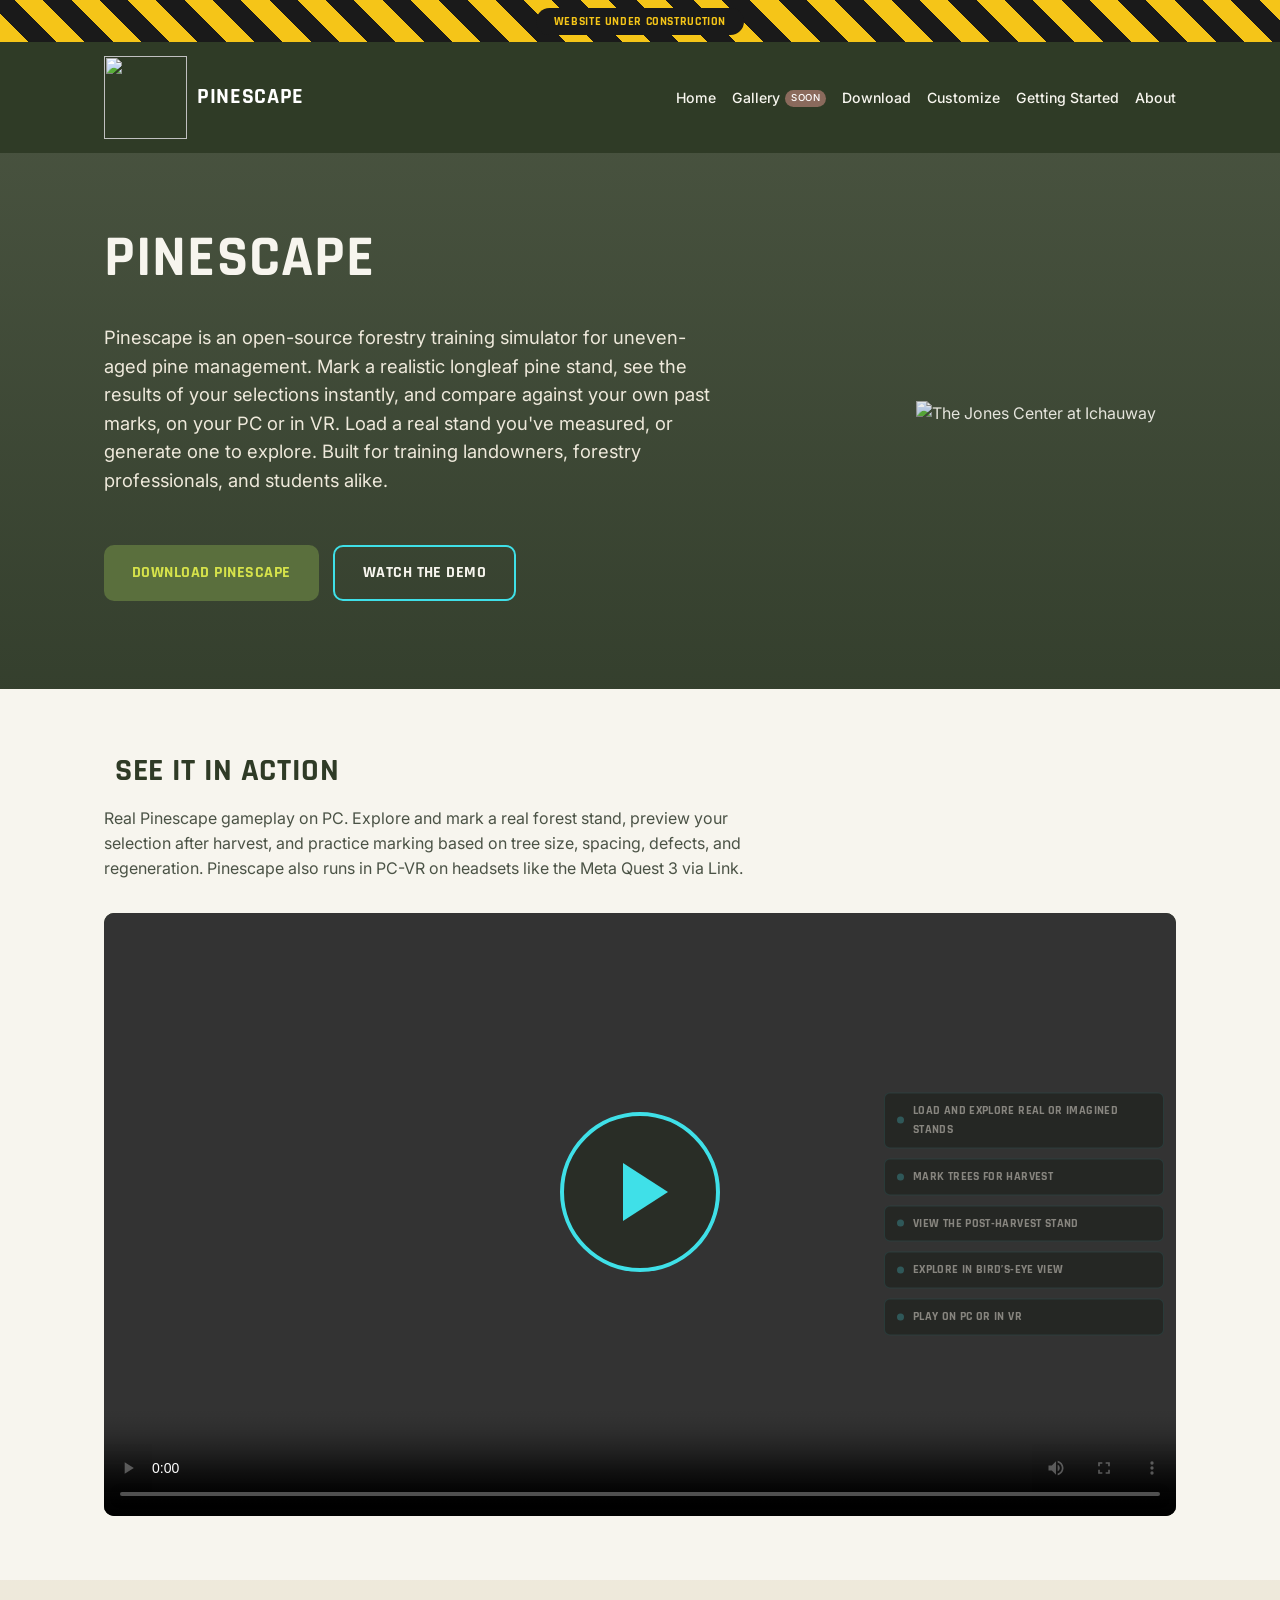
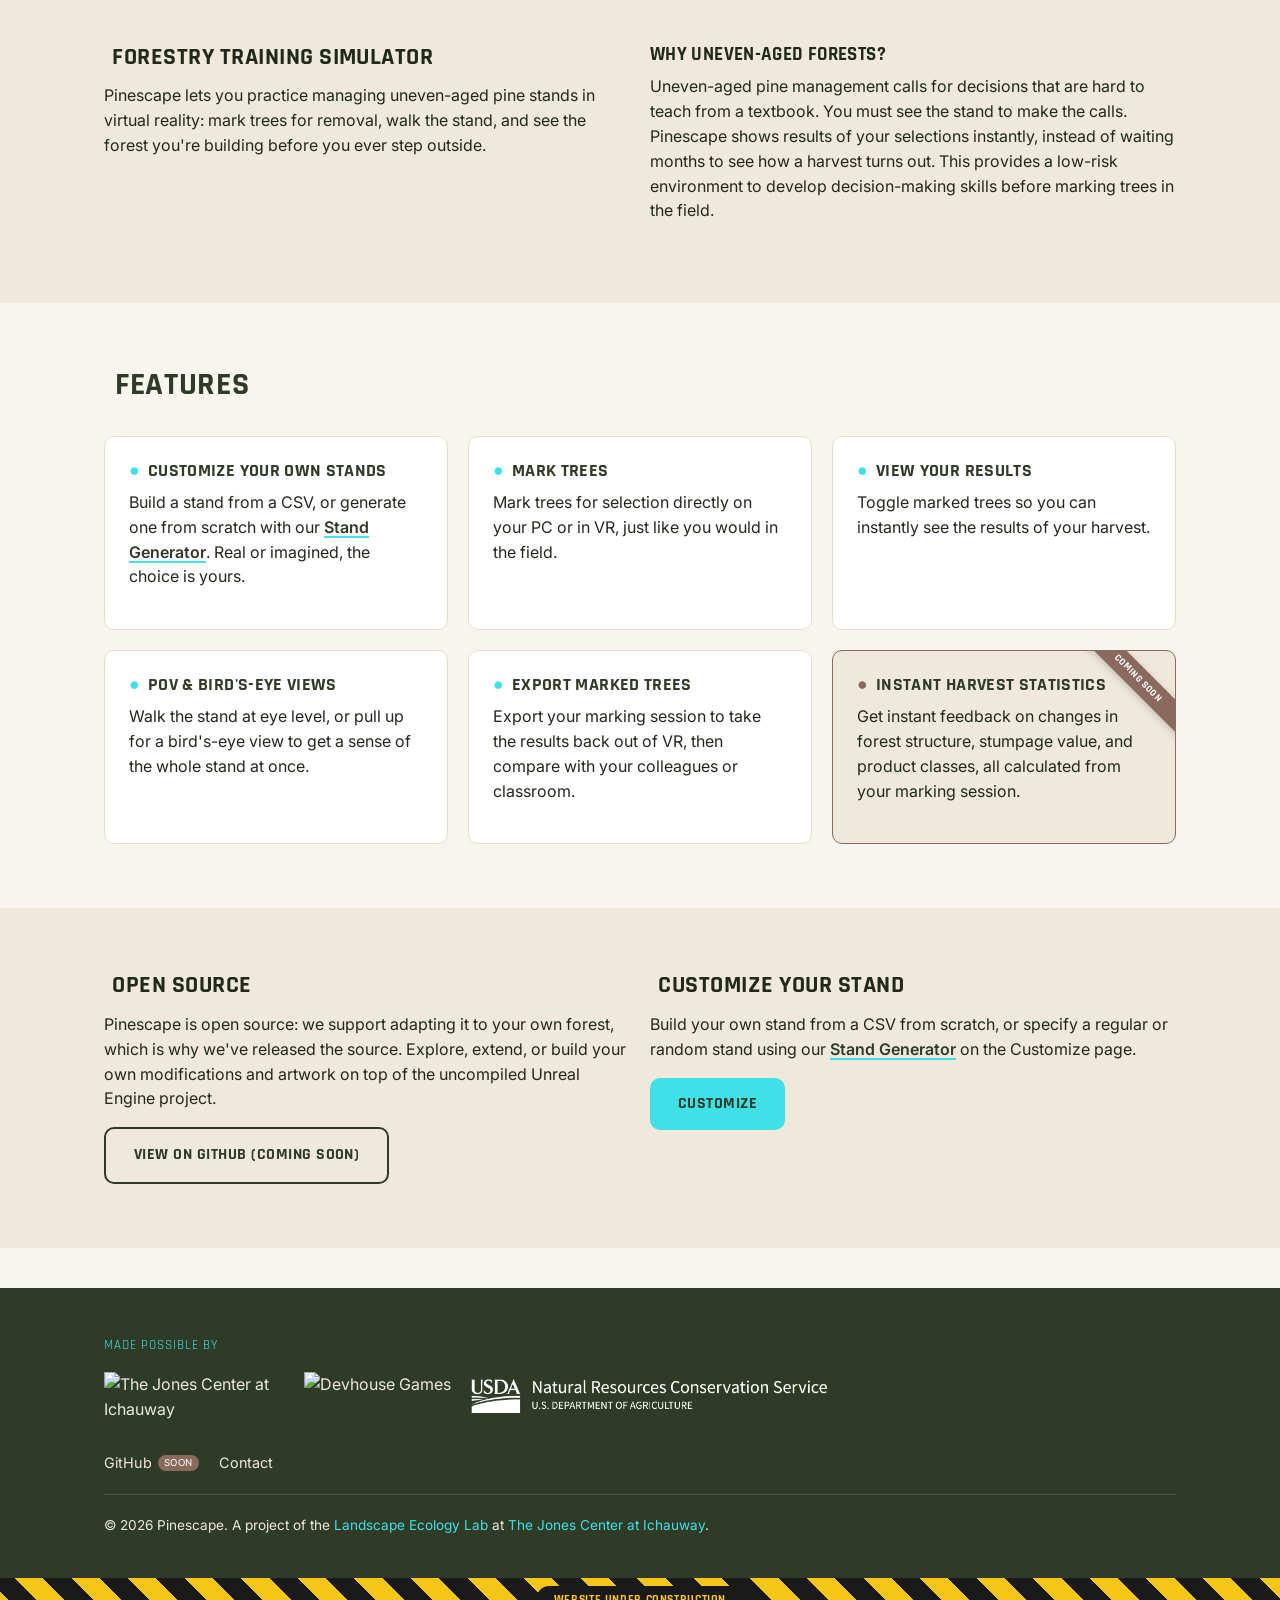
==== index.html @ 786f63fb "Update repo references for GitHub rename to jbcannon/pinescape.org Points the download button, demo " ====
<!DOCTYPE html>
<html lang="en">
<head>
<!-- Google tag (gtag.js) -->
<script async src="https://www.googletagmanager.com/gtag/js?id=G-YC16CTT1N0"></script>
<script>
  window.dataLayer = window.dataLayer || [];
  function gtag(){dataLayer.push(arguments);}
  gtag('js', new Date());

  gtag('config', 'G-YC16CTT1N0');
</script>
<meta charset="utf-8">
<meta name="viewport" content="width=device-width, initial-scale=1">
<title>Pinescape</title>
<meta name="description" content="Pinescape is an open source virtual reality training simulator for pine stand marking, inventory, and mixed-age forestry.">
<meta name="robots" content="noindex, nofollow">
<link rel="icon" href="assets/img/favicon.png">
<link rel="preconnect" href="https://fonts.googleapis.com">
<link rel="preconnect" href="https://fonts.gstatic.com" crossorigin>
<link href="https://fonts.googleapis.com/css2?family=Rajdhani:wght@600;700&family=Inter:wght@400;500;600&display=swap" rel="stylesheet">
<link rel="stylesheet" href="assets/css/main.css">
</head>
<body>

<div data-include="partials/header.html"></div>

<main>

<section class="hero">
  <!-- TODO: background loop video. No file yet, so this falls back to the
       plain gradient (via .hero__overlay) until one's added. When ready:
       export a short (5-15s), SILENT, lightweight (a few MB) clip, trimmed
       from the demo footage or fresh capture, and drop it at
       assets/video/hero-loop.mp4. Hidden on mobile (see main.css) to
       save data. -->
  <video class="hero__bg-video" autoplay muted loop playsinline>
    <source src="assets/video/hero-loop.mp4" type="video/mp4">
  </video>
  <div class="hero__overlay"></div>

  <div class="wrap hero__grid">
    <div class="hero__inner">
      <h1>Pinescape</h1>
      <p class="lede">
        Pinescape is an open-source forestry training simulator for uneven-aged pine management. Mark
        a realistic longleaf pine stand, see the results of your selections
        instantly, and compare against your own past marks, on your PC or
        in VR. Load a real stand you've measured, or generate one to
        explore. Built for training landowners, forestry professionals, and students alike.
      </p>
      <div class="hero__actions">
        <a class="btn btn--primary" href="download.html">Download Pinescape</a>
        <a class="btn btn--ghost-inverse" href="#video">Watch the Demo</a>
      </div>
    </div>
    <img class="hero__logo" src="assets/img/logos/jones-center-vertical.png" alt="The Jones Center at Ichauway">
  </div>
</section>

<!-- ==========================================================================
     Video demo
     ========================================================================== -->
<section id="video" class="section">
  <div class="wrap">
    <div class="section__heading">
      <h2><img class="heading-icon" src="assets/img/logos/pine-mark.png" alt="">See It In Action</h2>
      <p>
        Real Pinescape gameplay on PC. Explore and mark a real forest
        stand, preview your selection after harvest, and practice marking
        based on tree size, spacing, defects, and regeneration. Pinescape
        also runs in PC-VR on headsets like the Meta Quest 3 via Link.
      </p>
    </div>

    <div class="video-frame" data-captions='[
      {"start":0,"end":7,"text":"Load and explore real or imagined stands"},
      {"start":7,"end":17,"text":"Mark trees for harvest"},
      {"start":17,"end":22,"text":"View the post-harvest stand"},
      {"start":22,"end":26,"text":"Explore in bird&#8217;s-eye view"},
      {"start":26,"end":34,"text":"Play on PC or in VR"}
    ]'>
      <div class="video-frame__media">
        <video controls controlsList="nodownload" playsinline preload="metadata">
          <source src="https://github.com/jbcannon/pinescape.org/releases/download/media.01/pinecraftvr-demo_compressed.mp4" type="video/mp4">
        </video>
        <div class="video-click-overlay">
          <span class="video-play-icon" aria-hidden="true"></span>
        </div>
      </div>
      <div class="video-caption-list"></div>
    </div>
  </div>
</section>

<!-- ==========================================================================
     Description / why mixed-age forestry
     ========================================================================== -->
<section class="section section--alt section--photo-bg">
  <div class="wrap">
    <div class="grid grid--2">
      <div>
        <h2><img class="heading-icon" src="assets/img/logos/pine-mark.png" alt="">Forestry Training Simulator</h2>
        <p>
          Pinescape lets you practice managing uneven-aged pine stands in
          virtual reality: mark trees for removal, walk the stand, and see the forest
          you're building before you ever step outside.
        </p>
      </div>
      <div>
        <!-- TODO: keep this brief (2-3 sentences) unless you decide the
             audience needs more background on mixed-age forestry itself. -->
        <h3>Why Uneven-Aged Forests?</h3>
        <p>
          Uneven-aged pine management calls for decisions that are hard to teach
          from a textbook. You must see the stand to make the calls.
          Pinescape shows results of your selections instantly,
          instead of waiting months to see how a harvest turns
          out. This provides a low-risk environment to develop decision-making skills before
          marking trees in the field.
        </p>
      </div>
    </div>
  </div>
</section>

<!-- ==========================================================================
     Features
     ========================================================================== -->
<section class="section">
  <div class="wrap">
    <div class="section__heading">
      <h2><img class="heading-icon" src="assets/img/logos/pine-mark.png" alt="">Features</h2>
    </div>

    <div class="grid grid--3">
      <div class="card">
        <h3><span class="tag-mark">●</span> Customize Your Own Stands</h3>
        <p>Build a stand from a CSV, or generate one from scratch with our <a class="text-link" href="customize.html#stand-generator">Stand Generator</a>. Real or imagined, the choice is yours.</p>
      </div>
      <div class="card">
        <h3><span class="tag-mark">●</span> Mark Trees</h3>
        <p>Mark trees for selection directly on your PC or in VR, just like you would in the field.</p>
      </div>
      <div class="card">
        <h3><span class="tag-mark">●</span> View Your Results</h3>
        <p>Toggle marked trees so you can instantly see the results of your harvest.</p>
      </div>
      <div class="card">
        <h3><span class="tag-mark">●</span> POV & Bird's-Eye Views</h3>
        <p>Walk the stand at eye level, or pull up for a bird's-eye view to get a sense of the whole stand at once.</p>
      </div>
      <div class="card">
        <h3><span class="tag-mark">●</span> Export Marked Trees</h3>
        <p>Export your marking session to take the results back out of VR, then compare with your colleagues or classroom.</p>
      </div>
      <div class="card card--soon">
        <h3><span class="tag-mark">●</span> Instant Harvest Statistics</h3>
        <p>Get instant feedback on changes in forest structure, stumpage value, and product classes, all calculated from your marking session.</p>
      </div>
    </div>
  </div>
</section>

<!-- ==========================================================================
     Open source Unreal project + Customize
     ========================================================================== -->
<section class="section section--alt">
  <div class="wrap grid grid--2">
    <div>
      <h2><img class="heading-icon" src="assets/img/logos/pine-mark.png" alt="">Open Source</h2>
      <p>
        Pinescape is open source: we support adapting it to your own
        forest, which is why we've released the source. Explore, extend,
        or build your own modifications and artwork on top of the
        uncompiled Unreal Engine project.
      </p>
      <!-- TODO: link straight to the Unreal project's GitHub repo once it's
           pushed. No local page for this; the repo's README is the docs. -->
      <a class="btn btn--ghost" href="#" target="_blank" rel="noopener">View on GitHub (Coming Soon)</a>
    </div>
    <div>
      <h2><img class="heading-icon" src="assets/img/logos/pine-mark.png" alt="">Customize Your Stand</h2>
      <p>
        Build your own stand from a CSV from scratch, or specify a regular
        or random stand using our <a class="text-link" href="customize.html#stand-generator">Stand Generator</a>
        on the Customize page.
      </p>
      <a class="btn btn--cyan" href="customize.html">Customize</a>
    </div>
  </div>
</section>

</main>

<div data-include="partials/footer.html"></div>

<script src="assets/js/main.js"></script>
</body>
</html>
---- assets/css/main.css ----
/* ==========================================================================
   Pinescape: theme variables
   Pulled from the in-game pause menu (panel/button/header greens + mauve)
   and the tree-selection cyan seen in gameplay, centralized here so a hex
   change updates the whole site.
   ========================================================================== */
:root {
  /* Core game palette */
  --forest-dark:   #2f3b26; /* pause-menu panel background */
  --forest-mid:    #5a6f3d; /* pause-menu button rows */
  --forest-mauve:  #8a6a5c; /* pause-menu header bar */
  --accent-cyan:   #3fe0e8; /* tree-selection highlight, the one "special" color */
  --accent-lime:   #d6e24b; /* pause-menu button text */

  /* Supporting neutrals, pulled from the gameplay shot */
  --bark:          #5b4a3d;
  --sand:          #b99b5c;
  --sky:           #aebfc9;

  /* Content surface colors: dark chrome, light reading surface */
  --cream:         #f7f5ee;
  --cream-dim:     #eee9db;
  --ink:           #22281c;
  --ink-soft:      #4b5346;
  --white:         #ffffff;

  --font-display: "Rajdhani", "Segoe UI", sans-serif;
  --font-body: "Inter", "Segoe UI", sans-serif;

  --radius: 10px;
  --wrap-width: 1120px;
}

/* ==========================================================================
   Reset / base
   ========================================================================== */
* { box-sizing: border-box; }
html { scroll-behavior: smooth; }
body {
  margin: 0;
  font-family: var(--font-body);
  color: var(--ink);
  background: var(--cream);
  line-height: 1.55;
}
img { max-width: 100%; display: block; }
a { color: inherit; }
h1, h2, h3, h4 {
  font-family: var(--font-display);
  font-weight: 700;
  text-transform: uppercase;
  letter-spacing: 0.02em;
  line-height: 1.15;
  margin: 0 0 0.5em;
}
p { margin: 0 0 1em; }
.wrap {
  max-width: var(--wrap-width);
  margin: 0 auto;
  padding: 0 24px;
}
.sr-only {
  position: absolute;
  width: 1px; height: 1px;
  overflow: hidden;
  clip: rect(0 0 0 0);
  white-space: nowrap;
}
a:focus-visible, button:focus-visible, input:focus-visible, select:focus-visible, textarea:focus-visible {
  outline: 3px solid var(--accent-cyan);
  outline-offset: 2px;
}

/* ==========================================================================
   Buttons: styled after the pause-menu rows (moss green + lime text)
   ========================================================================== */
.btn {
  display: inline-flex;
  align-items: center;
  gap: 0.5em;
  font-family: var(--font-display);
  font-weight: 700;
  text-transform: uppercase;
  letter-spacing: 0.03em;
  text-decoration: none;
  border: none;
  border-radius: var(--radius);
  padding: 14px 28px;
  cursor: pointer;
  transition: transform 0.12s ease, background 0.12s ease;
}
.btn:disabled {
  opacity: 0.45;
  cursor: not-allowed;
  pointer-events: none;
}
.btn:hover {
  transform: translateY(-1px);
  box-shadow: 0 0 0 3px rgba(63,224,232,0.22), 0 6px 18px rgba(63,224,232,0.25);
}
.btn--primary {
  background: var(--forest-mid);
  color: var(--accent-lime);
}
.btn--primary:hover { background: #66803f; }
.btn--ghost {
  background: transparent;
  color: var(--forest-dark);
  border: 2px solid var(--forest-dark);
}
.btn--ghost:hover { background: var(--forest-dark); color: var(--cream); }
/* For ghost buttons sitting on the dark hero: plain .btn--ghost (dark
   text/border) nearly disappears against the hero's dark green overlay. */
.btn--ghost-inverse {
  background: transparent;
  color: var(--cream);
  border: 2px solid var(--accent-cyan);
}
.btn--ghost-inverse:hover {
  background: var(--accent-cyan);
  color: var(--forest-dark);
  box-shadow: 0 0 26px rgba(63,224,232,0.5);
}
.btn--cyan {
  background: var(--accent-cyan);
  color: var(--forest-dark);
}
.btn--cyan:hover { background: #63e8ee; }

/* Inline text links (e.g. "Stand Generator" mentions inline in copy) */
.text-link {
  color: var(--forest-dark);
  font-weight: 600;
  text-decoration: underline;
  text-decoration-color: var(--accent-cyan);
  text-decoration-thickness: 2px;
  text-underline-offset: 3px;
}
.text-link:hover { color: var(--accent-cyan); }

/* ==========================================================================
   Header / nav
   ========================================================================== */
.site-header {
  background: var(--forest-dark);
  color: var(--white);
  position: sticky;
  top: 0;
  z-index: 20;
}
.site-header__inner {
  display: flex;
  align-items: center;
  justify-content: space-between;
  padding-top: 14px;
  padding-bottom: 14px;
}
.brand {
  display: inline-flex;
  align-items: center;
  gap: 10px;
  text-decoration: none;
  color: var(--white);
}
.brand__icon {
  height: 83px;
  width: 83px;
}
.brand__mark {
  font-family: var(--font-display);
  font-weight: 700;
  font-size: 1.4rem;
  letter-spacing: 0.03em;
  text-transform: uppercase;
}
.site-nav ul {
  display: flex;
  gap: 16px;
  list-style: none;
  margin: 0;
  padding: 0;
}
.site-nav a {
  text-decoration: none;
  color: var(--cream);
  font-weight: 500;
  font-size: 0.88rem;
  display: inline-flex;
  align-items: center;
  gap: 5px;
  white-space: nowrap;
}
.site-nav a:hover { color: var(--accent-cyan); }
.badge {
  background: var(--forest-mauve);
  color: var(--white);
  font-size: 0.6rem;
  text-transform: uppercase;
  letter-spacing: 0.05em;
  padding: 1px 6px;
  border-radius: 999px;
}
.nav-toggle {
  display: none;
  flex-direction: column;
  gap: 4px;
  background: none;
  border: none;
  cursor: pointer;
  padding: 8px;
}
.nav-toggle span {
  width: 22px;
  height: 2px;
  background: var(--white);
}

/* Brand + full nav only need ~690px combined at max content width, so the
   hamburger doesn't need to kick in until well below tablet width. */
@media (max-width: 860px) {
  .nav-toggle { display: flex; }
  .site-nav {
    display: none;
    position: absolute;
    top: 100%;
    left: 0;
    right: 0;
    background: var(--forest-dark);
    padding: 12px 24px 20px;
  }
  .site-nav.is-open { display: block; }
  .site-nav ul { flex-direction: column; gap: 16px; }
}

/* ==========================================================================
   Hero
   ========================================================================== */
.hero {
  position: relative;
  overflow: hidden;
  color: var(--cream);
  padding: 72px 0 88px;
  background-image: url('../img/photos/wiregrass-longleaf.jpg');
  background-size: cover;
  background-position: center 60%;
}
.hero__bg-video {
  position: absolute;
  inset: 0;
  width: 100%;
  height: 100%;
  object-fit: cover;
  z-index: 0;
}
.hero__overlay {
  position: absolute;
  inset: 0;
  z-index: 1;
  /* Same gradient the hero used before video. Keeps it looking right even
     with no video file yet, and keeps hero text readable over any footage. */
  background: linear-gradient(180deg, rgba(47,59,38,0.88) 0%, rgba(36,48,29,0.92) 100%);
}
@media (max-width: 700px) {
  /* Skip the video on small screens to save mobile data. The plain
     gradient (still shown via .hero__overlay) looks fine on its own. */
  .hero__bg-video { display: none; }
}
.hero__grid {
  position: relative;
  z-index: 2;
  display: grid;
  grid-template-columns: 1fr auto;
  align-items: center;
  gap: 40px;
}
.hero__inner {
  display: grid;
  gap: 20px;
  max-width: 700px;
}
.hero__logo {
  width: 260px;
  height: auto;
  opacity: 0.9;
  justify-self: end;
}
@media (max-width: 900px) {
  .hero__grid { grid-template-columns: 1fr; }
  .hero__logo { display: none; }
}
.hero h1 {
  font-size: clamp(2.4rem, 5vw, 3.6rem);
  margin-bottom: 0.2em;
}
.hero p.lede {
  font-size: 1.15rem;
  color: var(--cream-dim);
  max-width: 620px;
}
.hero__actions {
  display: flex;
  flex-wrap: wrap;
  gap: 14px;
  margin-top: 12px;
}

/* ==========================================================================
   Sections / cards
   ========================================================================== */
section.section {
  padding-top: 64px;
  padding-bottom: 64px;
}
section.section--alt {
  background: var(--cream-dim);
}
/* Wiregrass photo behind narrative/story sections (not every .section--alt,
   skipped on data-heavy or photo-grid sections like System Requirements
   and The Team), tinted with the section's own cream to keep text readable. */
section.section--photo-bg {
  background-image: linear-gradient(rgba(238,233,219,0.88), rgba(238,233,219,0.88)),
    url('../img/photos/wiregrass-longleaf.jpg');
  background-size: cover;
  background-position: center 60%;
}
.section__heading {
  max-width: 640px;
  margin-bottom: 32px;
}
.section__heading h2 {
  font-size: 2rem;
  color: var(--forest-dark);
}
.section__heading p {
  color: var(--ink-soft);
}

.video-frame {
  position: relative;
}
.video-frame__media {
  position: relative;
  background: var(--forest-dark);
  border-radius: var(--radius);
  overflow: hidden;
  aspect-ratio: 16 / 9;
  display: flex;
  align-items: center;
  justify-content: center;
}
.video-frame__media video, .video-frame__media iframe {
  width: 100%;
  height: 100%;
  border: none;
  display: block;
}
/* Covers everything except the native control bar strip at the bottom,
   so a click anywhere on the video toggles play/pause without ever
   fighting the browser's own controls (seek bar, volume, fullscreen).
   Clicks on that strip fall straight through to the video underneath. */
.video-click-overlay {
  position: absolute;
  top: 0;
  left: 0;
  right: 0;
  bottom: 44px;
  cursor: pointer;
  z-index: 1;
}
.video-play-icon {
  position: absolute;
  top: 50%;
  left: 50%;
  transform: translate(-50%, -50%);
  width: 160px;
  height: 160px;
  border-radius: 50%;
  background: rgba(34,40,28,0.55);
  border: 4px solid var(--accent-cyan);
  display: flex;
  align-items: center;
  justify-content: center;
  transition: transform 0.15s ease, background 0.15s ease;
}
.video-play-icon::after {
  content: "";
  border-style: solid;
  border-width: 29px 0 29px 45px;
  border-color: transparent transparent transparent var(--accent-cyan);
  margin-left: 11px;
}
.video-click-overlay:hover .video-play-icon {
  transform: translate(-50%, -50%) scale(1.08);
  background: rgba(34,40,28,0.75);
}
.video-frame.is-playing .video-play-icon {
  display: none;
}
.video-placeholder {
  color: var(--cream-dim);
  text-align: center;
  padding: 24px;
  font-family: var(--font-display);
  text-transform: uppercase;
  letter-spacing: 0.05em;
}

/* HUD-style timed caption list, driven by a video-frame's data-captions
   JSON and generated/toggled in main.js. All cues sit on the right as a
   persistent agenda; the active one lights up in cyan, the rest stay
   dimmed, so viewers can see what's coming next as playback moves on. */
.video-caption-list {
  position: absolute;
  top: 50%;
  right: 18px;
  transform: translateY(-50%);
  z-index: 2;
  display: flex;
  flex-direction: column;
  gap: 10px;
  max-width: min(280px, calc(100% - 36px));
  pointer-events: none;
}
.video-caption-item {
  display: flex;
  align-items: center;
  gap: 9px;
  background: rgba(15, 20, 12, 0.78);
  border: 1px solid rgba(63,224,232,0.22);
  border-radius: 6px;
  padding: 8px 14px 8px 12px;
  opacity: 0.45;
  transform: translateX(6px);
  transition: opacity 0.3s ease, transform 0.3s ease, border-color 0.3s ease,
    box-shadow 0.3s ease, background 0.3s ease;
}
.video-caption-item__mark {
  width: 7px;
  height: 7px;
  border-radius: 50%;
  flex: none;
  background: var(--accent-cyan);
  opacity: 0.55;
  transition: opacity 0.3s ease, box-shadow 0.3s ease;
}
.video-caption-item__text {
  font-family: var(--font-display);
  font-weight: 700;
  text-transform: uppercase;
  letter-spacing: 0.03em;
  font-size: 0.76rem;
  color: var(--cream-dim);
  transition: color 0.3s ease;
}
.video-caption-item.is-active {
  opacity: 1;
  transform: translateX(0);
  border-color: var(--accent-cyan);
  background: rgba(15, 20, 12, 0.92);
  box-shadow: 0 0 0 1px rgba(63,224,232,0.2), 0 0 20px rgba(63,224,232,0.4);
}
.video-caption-item.is-active .video-caption-item__mark {
  opacity: 1;
  box-shadow: 0 0 10px rgba(63,224,232,0.95);
  animation: tag-breathe 2s ease-in-out infinite;
}
.video-caption-item.is-active .video-caption-item__text {
  color: var(--cream);
}
/* Below ~760px the overlay list crowds the video, so it drops out of
   the overlay entirely and flows as a plain stack underneath instead. */
@media (max-width: 760px) {
  .video-caption-list {
    position: static;
    top: auto;
    right: auto;
    transform: none;
    max-width: none;
    margin-top: 14px;
  }
  .video-caption-item,
  .video-caption-item.is-active {
    transform: none;
  }
}

.grid {
  display: grid;
  gap: 20px;
}
.grid--2 { grid-template-columns: repeat(2, 1fr); }
.grid--3 { grid-template-columns: repeat(3, 1fr); }
@media (max-width: 760px) {
  .grid--2, .grid--3 { grid-template-columns: 1fr; }
}

.card {
  background: var(--white);
  border-radius: var(--radius);
  padding: 24px;
  border: 1px solid #e3ddc9;
  transition: transform 0.18s ease, box-shadow 0.18s ease, border-color 0.18s ease;
}
.card:hover {
  transform: translateY(-4px);
  border-color: var(--accent-cyan);
  box-shadow: 0 10px 26px rgba(63,224,232,0.2);
}
.card h3 {
  font-size: 1.1rem;
  color: var(--forest-dark);
  display: flex;
  align-items: center;
  gap: 8px;
}
/* "Coming soon" cards get a corner ribbon via ::before. */
.card--soon {
  position: relative;
  overflow: hidden;
  background: var(--cream-dim);
  border: 1px solid var(--forest-mauve);
}
.card--soon::before {
  content: "Coming soon";
  position: absolute;
  top: 16px;
  right: -38px;
  width: 150px;
  transform: rotate(45deg);
  background: var(--forest-mauve);
  color: var(--white);
  font-family: var(--font-display);
  font-size: 0.62rem;
  font-weight: 700;
  text-transform: uppercase;
  letter-spacing: 0.06em;
  text-align: center;
  padding: 4px 0;
  box-shadow: 0 2px 8px rgba(0,0,0,0.18);
}

/* Feature bullet dots "breathe" (scale + glow) to draw a little life into
   the list, then pop harder on hover as direct feedback. */
.tag-mark {
  display: inline-block;
  color: var(--accent-cyan);
  animation: tag-breathe 2s ease-in-out infinite;
}
@keyframes tag-breathe {
  0%, 100% { transform: scale(1); text-shadow: 0 0 3px rgba(63,224,232,0.3); }
  50% { transform: scale(2); text-shadow: 0 0 20px rgba(63,224,232,1); }
}
.card:hover .tag-mark {
  animation-play-state: paused;
  transform: scale(2.2);
  text-shadow: 0 0 22px rgba(63,224,232,1);
  transition: transform 0.18s ease, text-shadow 0.18s ease;
}
/* Coming-soon cards get no breathing dot, hover pop, glow, or card lift. */
.card--soon .tag-mark {
  color: var(--forest-mauve);
  animation: none;
  transform: none;
  text-shadow: none;
}
.card--soon:hover {
  transform: none;
  border-color: var(--forest-mauve);
  box-shadow: none;
}
.card--soon:hover .tag-mark {
  transform: none;
  text-shadow: none;
}

.heading-icon {
  display: inline-block;
  height: 0.85em;
  width: auto;
  vertical-align: -0.1em;
  margin-right: 0.35em;
}

table.specs {
  width: 100%;
  border-collapse: collapse;
  background: var(--white);
  border-radius: var(--radius);
  overflow: hidden;
}
table.specs th, table.specs td {
  text-align: left;
  padding: 12px 16px;
  border-bottom: 1px solid #e3ddc9;
}
table.specs th {
  width: 220px;
  color: var(--forest-dark);
  font-family: var(--font-display);
  text-transform: uppercase;
  font-size: 0.8rem;
  letter-spacing: 0.04em;
}
.note {
  font-size: 0.9rem;
  color: var(--ink-soft);
  font-style: italic;
}
/* Sub-section heading within a details block (e.g. inside Advanced
   Settings) — same bold-caps treatment as the details' own <summary>,
   one notch smaller so the hierarchy (Advanced Settings > sub-section)
   still reads clearly. */
.section-label {
  margin: 0 0 8px;
  font-family: var(--font-display);
  font-weight: 700;
  text-transform: uppercase;
  font-size: 0.75rem;
  letter-spacing: 0.04em;
  color: var(--forest-dark);
}

/* Chain-link toggle: linked (pressed) keeps two fields equal, e.g. Plot
   Width/Height moving together as a square; click to break the link and
   move them independently. */
.link-toggle {
  display: inline-flex;
  align-items: center;
  justify-content: center;
  width: 26px;
  height: 26px;
  padding: 0;
  border: 1px solid #e3ddc9;
  border-radius: var(--radius);
  background: var(--white);
  color: var(--ink-soft);
  cursor: pointer;
  flex: none;
}
.link-toggle[aria-pressed="true"] {
  background: var(--forest-mid);
  border-color: var(--forest-mid);
  color: var(--white);
}

/* Same chain-link visual language as .link-toggle, but sized for a text
   label instead of an icon — used to switch Stand Dimensions between a
   single Area-driven square and independently-set Width/Length. */
.mode-toggle {
  display: inline-flex;
  align-items: center;
  padding: 7px 14px;
  border: 1px solid #e3ddc9;
  border-radius: var(--radius);
  background: var(--white);
  color: var(--ink-soft);
  cursor: pointer;
  font-family: var(--font-display);
  font-weight: 700;
  text-transform: uppercase;
  font-size: 0.7rem;
  letter-spacing: 0.03em;
  flex: none;
  white-space: nowrap;
}
.mode-toggle[aria-pressed="true"] {
  background: var(--forest-mid);
  border-color: var(--forest-mid);
  color: var(--white);
}

/* ==========================================================================
   Stand Generator preview
   ========================================================================== */
.stand-results {
  display: none;
}
.stand-results.is-visible { display: block; }
.stand-preview {
  position: relative;
  margin-top: 8px;
  background: var(--cream-dim);
  border: 1px solid #e3ddc9;
  border-radius: var(--radius);
  overflow: hidden;
}
.stand-preview canvas {
  width: 100%;
  height: auto;
  display: block;
  cursor: crosshair;
}
.stand-preview-tooltip {
  position: absolute;
  display: none;
  pointer-events: none;
  background: var(--ink);
  color: var(--cream);
  font-size: 0.8rem;
  padding: 6px 10px;
  border-radius: 6px;
  white-space: nowrap;
  transform: translate(-50%, -120%);
  z-index: 2;
}
.stand-preview-tooltip.is-visible { display: block; }
.stand-preview-tooltip--dark {
  background: var(--white);
  color: var(--ink);
  border: 1px solid #e3ddc9;
}
.stand-preview-legend {
  display: flex;
  flex-wrap: wrap;
  gap: 16px;
  padding: 10px 2px;
  font-size: 0.85rem;
  color: var(--ink-soft);
}
.stand-preview-legend span {
  display: inline-flex;
  align-items: center;
  gap: 6px;
}
.legend-swatch {
  width: 10px;
  height: 10px;
  border-radius: 50%;
  display: inline-block;
}
.legend-swatch--ring {
  background: rgba(127,194,92,0.85);
  box-shadow: 0 0 0 1.5px rgba(232,151,63,0.9);
}
.legend-swatch--firescar {
  background: rgba(127,194,92,0.85);
  box-shadow: 0 0 0 1.5px rgba(25,22,20,0.95);
}

.callout {
  margin-top: 24px;
  background: var(--cream-dim);
  border: 1px solid #e3ddc9;
  border-left: 4px solid var(--accent-cyan);
  border-radius: var(--radius);
  padding: 20px 24px;
}
.callout h3 { margin-bottom: 0.4em; }
.callout .btn { margin-top: 4px; }

.stand-histogram {
  margin-top: 24px;
  background: var(--white);
  border: 1px solid #e3ddc9;
  border-radius: var(--radius);
  padding: 16px;
  position: relative;
}
.stand-histogram h4 {
  margin: 0 0 12px;
  font-size: 0.9rem;
  color: var(--forest-dark);
}
.stand-histogram canvas {
  width: 100%;
  height: auto;
  display: block;
}

/* ==========================================================================
   Getting Started: collapsible guide sections
   ========================================================================== */
.guide-section {
  background: var(--white);
  border: 1px solid #e3ddc9;
  border-radius: var(--radius);
  margin-bottom: 16px;
  overflow: hidden;
}
.guide-section summary {
  cursor: pointer;
  padding: 18px 24px;
  font-family: var(--font-display);
  font-weight: 700;
  text-transform: uppercase;
  letter-spacing: 0.03em;
  font-size: 1.05rem;
  color: var(--forest-dark);
  list-style: none;
  display: flex;
  align-items: center;
  justify-content: space-between;
  gap: 16px;
}
.guide-section summary::-webkit-details-marker { display: none; }
.guide-section summary::after {
  content: "+";
  flex: none;
  font-size: 1.5rem;
  line-height: 1;
  color: var(--accent-cyan);
  transition: transform 0.15s ease;
}
.guide-section[open] summary { border-bottom: 1px solid #e3ddc9; }
.guide-section[open] summary::after { transform: rotate(45deg); }
.guide-section__body {
  padding: 20px 24px 24px;
}
.guide-section__body h3 {
  font-size: 1rem;
  color: var(--forest-dark);
  margin-top: 1.6em;
}
.guide-section__body h3:first-child { margin-top: 0; }
.guide-section__body ol,
.guide-section__body ul {
  padding-left: 1.3em;
  margin: 0 0 1em;
}
.guide-section__body li { margin-bottom: 0.4em; }
.guide-section__body code {
  background: var(--cream-dim);
  padding: 1px 6px;
  border-radius: 4px;
  font-size: 0.92em;
}
.guide-placeholder {
  background: var(--cream-dim);
  border: 1px dashed #cfc7ab;
  border-radius: var(--radius);
  padding: 28px 20px;
  text-align: center;
  color: var(--ink-soft);
  font-size: 0.85rem;
  margin: 16px 0;
}
.guide-placeholder strong {
  display: block;
  color: var(--forest-dark);
  font-family: var(--font-display);
  text-transform: uppercase;
  letter-spacing: 0.03em;
  font-size: 0.75rem;
  margin-bottom: 6px;
}
.guide-screenshot {
  margin: 16px 0;
  max-width: 420px;
}
.guide-screenshot img {
  display: block;
  width: 100%;
  border: 1px solid #e3ddc9;
  border-radius: var(--radius);
}
.guide-screenshot figcaption {
  margin-top: 8px;
  color: var(--ink-soft);
  font-size: 0.85rem;
  text-align: center;
}

/* ==========================================================================
   Contact form
   ========================================================================== */
.contact-form {
  max-width: 520px;
  margin-top: 32px;
}
#stand-generator-form {
  background: var(--white);
  border: 1px solid #e3ddc9;
  border-radius: var(--radius);
  padding: 24px;
}
.form-field {
  margin-bottom: 20px;
}
.form-field label {
  display: block;
  font-family: var(--font-display);
  font-weight: 700;
  text-transform: uppercase;
  font-size: 0.8rem;
  letter-spacing: 0.04em;
  color: var(--forest-dark);
  margin-bottom: 6px;
}
.form-field input,
.form-field select,
.form-field textarea {
  width: 100%;
  font-family: var(--font-body);
  font-size: 1rem;
  color: var(--ink);
  background: var(--white);
  border: 1px solid #e3ddc9;
  border-radius: var(--radius);
  padding: 10px 14px;
}
.form-field textarea { resize: vertical; }
.slider-field {
  display: flex;
  align-items: center;
  gap: 12px;
}
.slider-field input[type="range"] {
  flex: 1;
  accent-color: var(--accent-cyan);
}
/* Fully draggable, just visually inert — a "coming soon" slider whose
   value gets reset to 0 in JS regardless of where it's dragged. */
.slider-field input[type="range"].is-inert {
  accent-color: var(--ink-soft);
}
.slider-field input[type="number"] {
  width: 80px;
  flex: none;
}
/* Min/mid/max labels directly under a slider, each with a small tick dash
   above it. Native <input type=range> widgets are drawn by the OS/browser
   as a single opaque unit, so anything positioned over or under the track
   itself gets painted over regardless of z-index — putting the ticks here,
   below the track and attached to the numbers, sidesteps that entirely.
   Right-margin matches the number input's width + the slider-field gap, so
   the row lines up under the range track rather than spanning the number
   field too. */
.slider-scale {
  display: flex;
  justify-content: space-between;
  margin-top: 2px;
  margin-right: 92px;
  padding-top: 6px;
  padding-left: 2px;
  padding-right: 2px;
  font-size: 0.72rem;
  color: var(--ink-soft);
}
.slider-scale span {
  position: relative;
}
.slider-scale span::before {
  content: '';
  position: absolute;
  top: -6px;
  left: 50%;
  transform: translateX(-50%);
  width: 2px;
  height: 5px;
  background: rgba(75, 83, 70, 0.45);
}
.form-field input:disabled {
  background: #ece7d6;
  color: var(--ink-soft);
  cursor: not-allowed;
}
.slider-field input[type="range"]:disabled {
  accent-color: var(--ink-soft);
  cursor: not-allowed;
}
.derived-tag {
  text-transform: none;
  font-weight: 500;
  letter-spacing: normal;
  color: var(--forest-mid);
  margin-left: 4px;
}
.derived-tag:not(:empty)::before { content: '\2014\0020'; }

/* The currently-derived Density/QMD/Basal Area field gets a hatched box
   behind its label + slider, as an obvious "this one's calculated for you"
   cue. Absolutely positioned so it doesn't add padding to the field itself
   and never shifts the grid row it sits in. */
.form-field.is-derived {
  position: relative;
  z-index: 0;
}
.form-field.is-derived::before {
  content: '';
  position: absolute;
  inset: -10px -12px;
  z-index: -1;
  background: repeating-linear-gradient(
    45deg,
    #e3ddc9 0, #e3ddc9 6px,
    #f3f0e4 6px, #f3f0e4 12px
  );
  border: 1px solid #d8d0b8;
  border-radius: var(--radius);
}

/* Segmented toggle-button group: real radio inputs, visually hidden, with
   the following <label> styled as a pressed/unpressed button. Keeps native
   radio semantics (keyboard nav, screen readers) with a button/switch look. */
.toggle-group {
  display: inline-flex;
  border: 1px solid #e3ddc9;
  border-radius: var(--radius);
  overflow: hidden;
}
.toggle-group input[type="radio"] {
  position: absolute;
  width: 1px;
  height: 1px;
  opacity: 0;
  pointer-events: none;
}
.toggle-group label {
  display: flex;
  align-items: center;
  justify-content: center;
  gap: 6px;
  margin: 0;
  padding: 0 18px;
  height: 40px;
  min-width: 140px;
  box-sizing: border-box;
  line-height: 1;
  cursor: pointer;
  font-family: var(--font-display);
  font-weight: 700;
  text-transform: uppercase;
  font-size: 0.8rem;
  letter-spacing: 0.04em;
  color: var(--ink-soft);
  background: var(--white);
  transition: background 0.15s, color 0.15s;
  user-select: none;
}
.toggle-group label:not(:last-of-type) { border-right: 1px solid #e3ddc9; }
.toggle-group input[type="radio"]:checked + label {
  background: var(--forest-mid);
  color: var(--white);
}
.toggle-group input[type="radio"]:focus-visible + label {
  outline: 2px solid var(--accent-cyan);
  outline-offset: -2px;
}
.pattern-icon { flex: none; }
.checkbox-field {
  display: flex;
  flex-wrap: wrap;
  gap: 24px;
}
.checkbox-field label {
  display: flex;
  align-items: center;
  gap: 8px;
  text-transform: none;
  font-family: var(--font-body);
  font-weight: 500;
  font-size: 0.95rem;
  color: var(--ink);
}
.checkbox-field input[type="checkbox"],
.checkbox-field input[type="radio"] {
  width: 18px;
  height: 18px;
  flex: none;
  accent-color: var(--accent-cyan);
}

/* ==========================================================================
   Coming-soon page layout
   ========================================================================== */
.page-header {
  padding-top: 56px;
  padding-bottom: 12px;
}
.page-header h1 { color: var(--forest-dark); }
.page-header .lede { color: var(--ink-soft); font-size: 1.1rem; }
.jump-links {
  display: flex;
  flex-wrap: wrap;
  gap: 10px;
  margin-top: 16px;
}
.jump-links a {
  color: var(--forest-dark);
  background: var(--white);
  border: 1px solid #e3ddc9;
  border-radius: 999px;
  padding: 6px 16px;
  font-family: var(--font-display);
  font-weight: 700;
  text-transform: uppercase;
  letter-spacing: 0.03em;
  font-size: 0.78rem;
  text-decoration: none;
}
.jump-links a:hover {
  border-color: var(--accent-cyan);
  color: var(--accent-cyan);
}

.coming-soon-panel {
  padding-bottom: 56px;
}
.coming-soon-badge {
  display: inline-block;
  background: var(--forest-mauve);
  color: var(--white);
  font-family: var(--font-display);
  text-transform: uppercase;
  letter-spacing: 0.06em;
  padding: 6px 14px;
  border-radius: 999px;
  margin-bottom: 16px;
}

/* ==========================================================================
   About page: partners + team
   ========================================================================== */
.about-photo {
  margin: 32px 0;
  max-width: 50%;
}
@media (max-width: 760px) {
  .about-photo { max-width: 100%; }
}
.about-photo img {
  display: block;
  width: 100%;
  border-radius: var(--radius);
}
.about-photo figcaption {
  margin-top: 8px;
  color: var(--ink-soft);
  font-size: 0.8rem;
  font-style: italic;
}

.partner-card {
  position: relative;
  text-align: center;
  background: var(--forest-dark);
  border-color: var(--forest-dark);
  cursor: pointer;
}
/* Stretches the logo link's hit area to cover the whole card. Later-painted
   siblings (like the inline "Landscape Ecology Lab" link) still sit on top
   in default stacking order, so nested links stay independently clickable. */
.partner-card > a:first-of-type::after {
  content: "";
  position: absolute;
  inset: 0;
}
.partner-card img {
  height: 56px;
  width: auto;
  max-width: 100%;
  object-fit: contain;
  margin: 0 auto 16px;
}
.partner-card h3 { justify-content: center; color: var(--white); }
.partner-card p { color: var(--cream-dim); font-size: 0.92rem; }
.partner-card a.text-link { color: var(--accent-cyan); }

.team-card { text-align: center; }
.team-avatar {
  width: 96px;
  height: 96px;
  border-radius: 50%;
  margin: 0 auto 16px;
  overflow: hidden;
  background: var(--forest-mid);
  color: var(--cream);
  display: flex;
  align-items: center;
  justify-content: center;
  font-family: var(--font-display);
  font-weight: 700;
  font-size: 1.4rem;
  letter-spacing: 0.02em;
}
.team-avatar img {
  width: 100%;
  height: 100%;
  object-fit: cover;
}
.team-card h3 { justify-content: center; margin-bottom: 0.2em; }
.team-card .team-role {
  font-family: var(--font-display);
  text-transform: uppercase;
  letter-spacing: 0.04em;
  font-size: 0.78rem;
  color: var(--forest-mid);
  margin-bottom: 0.8em;
}
.team-card p { color: var(--ink-soft); font-size: 0.92rem; }

/* ==========================================================================
   Footer / credits
   ========================================================================== */
.site-footer {
  background: var(--forest-dark);
  color: var(--cream-dim);
  padding: 48px 0 28px;
  margin-top: 40px;
}
.credits__label {
  font-family: var(--font-display);
  text-transform: uppercase;
  letter-spacing: 0.08em;
  font-size: 0.8rem;
  color: var(--accent-cyan);
  margin-bottom: 16px;
}
.credits__logos {
  list-style: none;
  display: flex;
  flex-wrap: wrap;
  align-items: center;
  gap: 20px;
  padding: 0;
  margin: 0 0 32px;
}
.credits__logos a {
  display: flex;
  align-items: center;
  text-decoration: none;
}
.credit-logo {
  height: 48px;
  width: auto;
  max-width: 180px;
  object-fit: contain;
}
.credit-logo--nrcs {
  /* NRCS lockup is a ~10.5:1 wide wordmark, not a square-ish mark like the
     others — the shared height/max-width would clip it down to ~17px tall
     via object-fit: contain, so it gets its own sizing to render proportionally. */
  height: 34px;
  max-width: 360px;
}
.footer-links {
  display: flex;
  flex-wrap: wrap;
  gap: 20px;
  margin-bottom: 20px;
}
.footer-links a {
  color: var(--cream-dim);
  text-decoration: none;
  font-size: 0.9rem;
  display: inline-flex;
  align-items: center;
  gap: 6px;
}
.footer-links a:hover { color: var(--accent-cyan); }
.footer-bottom {
  border-top: 1px solid rgba(255,255,255,0.12);
  padding-top: 20px;
  font-size: 0.85rem;
}
.footer-bottom a { color: var(--accent-cyan); text-decoration: none; }

/* ==========================================================================
   Under-construction banner
   ========================================================================== */
.construction-banner {
  background: repeating-linear-gradient(
    45deg,
    #f5c518, #f5c518 20px,
    #1a1a1a 20px, #1a1a1a 40px
  );
  padding: 7px 0;
  text-align: center;
}
.construction-banner__label {
  display: inline-block;
  background: #1a1a1a;
  color: #f5c518;
  font-family: var(--font-display);
  font-weight: 700;
  text-transform: uppercase;
  letter-spacing: 0.05em;
  font-size: 0.78rem;
  padding: 4px 18px;
  border-radius: 999px;
}
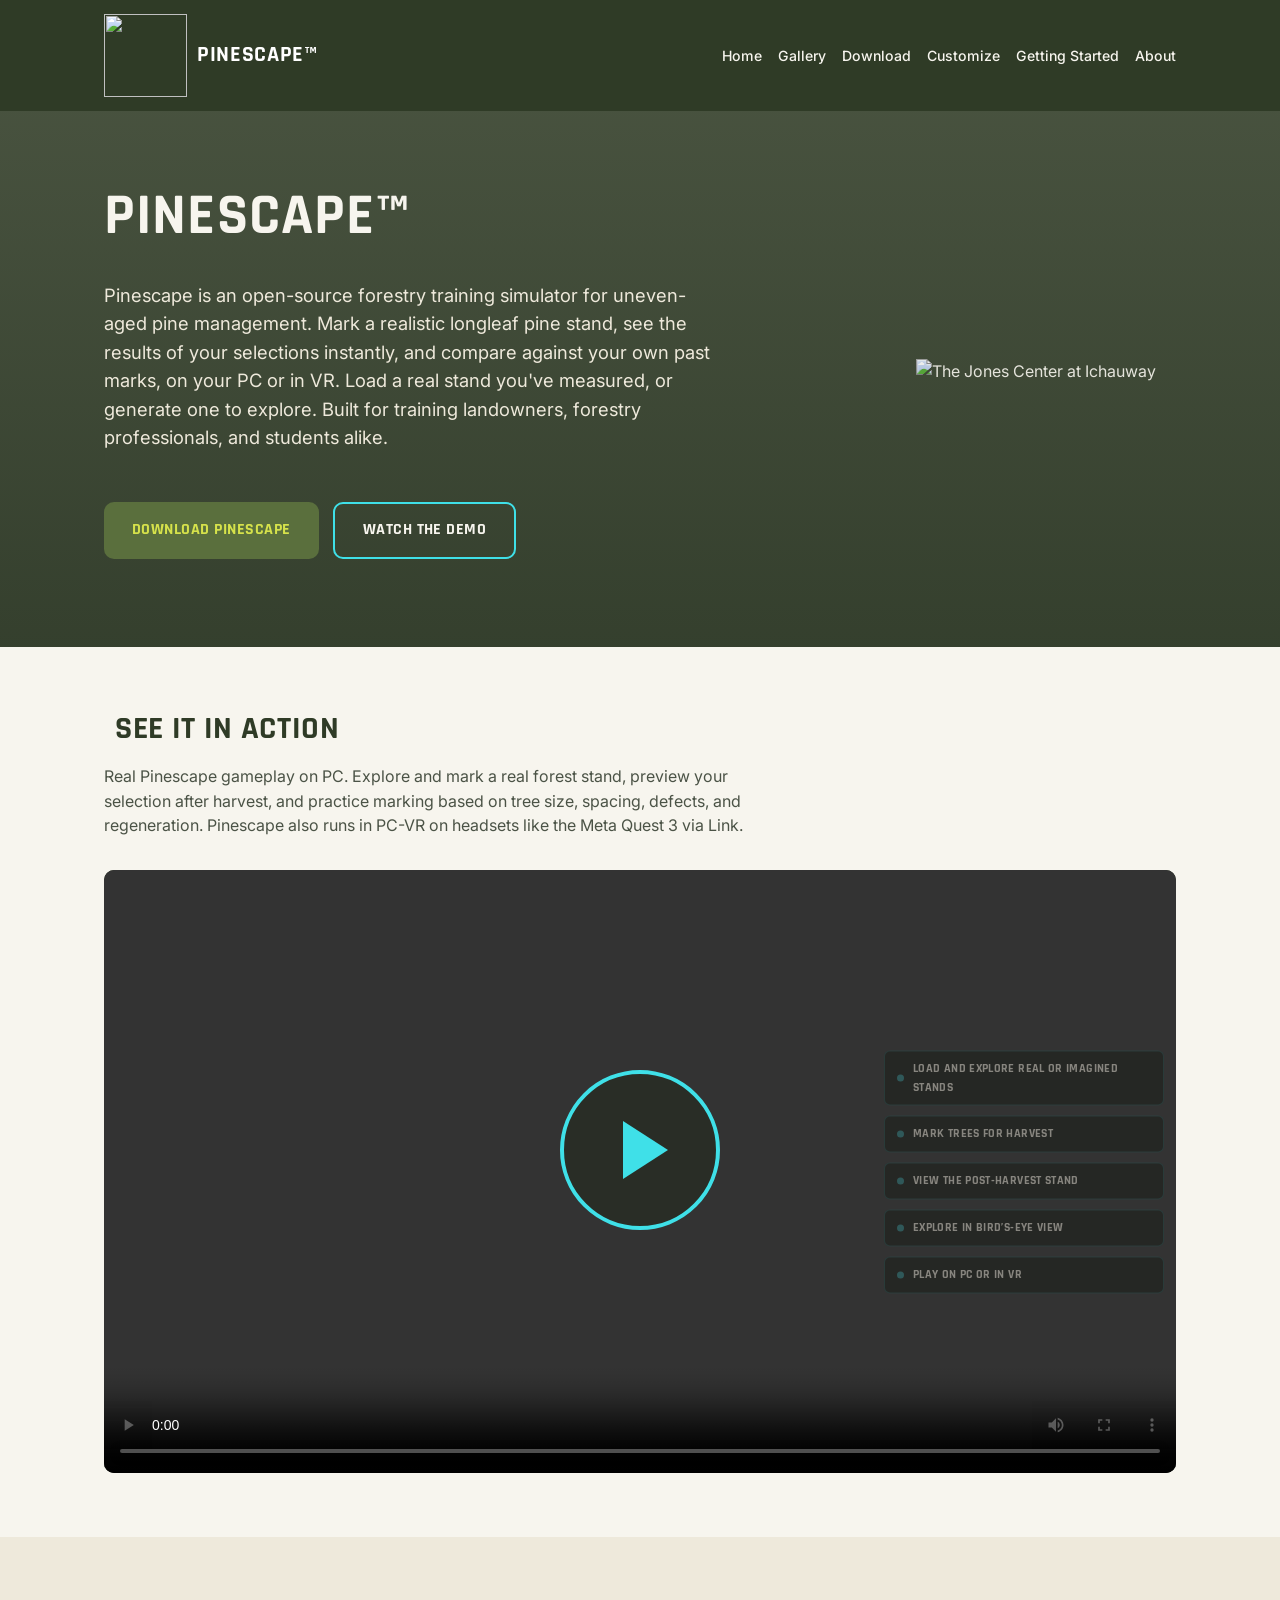
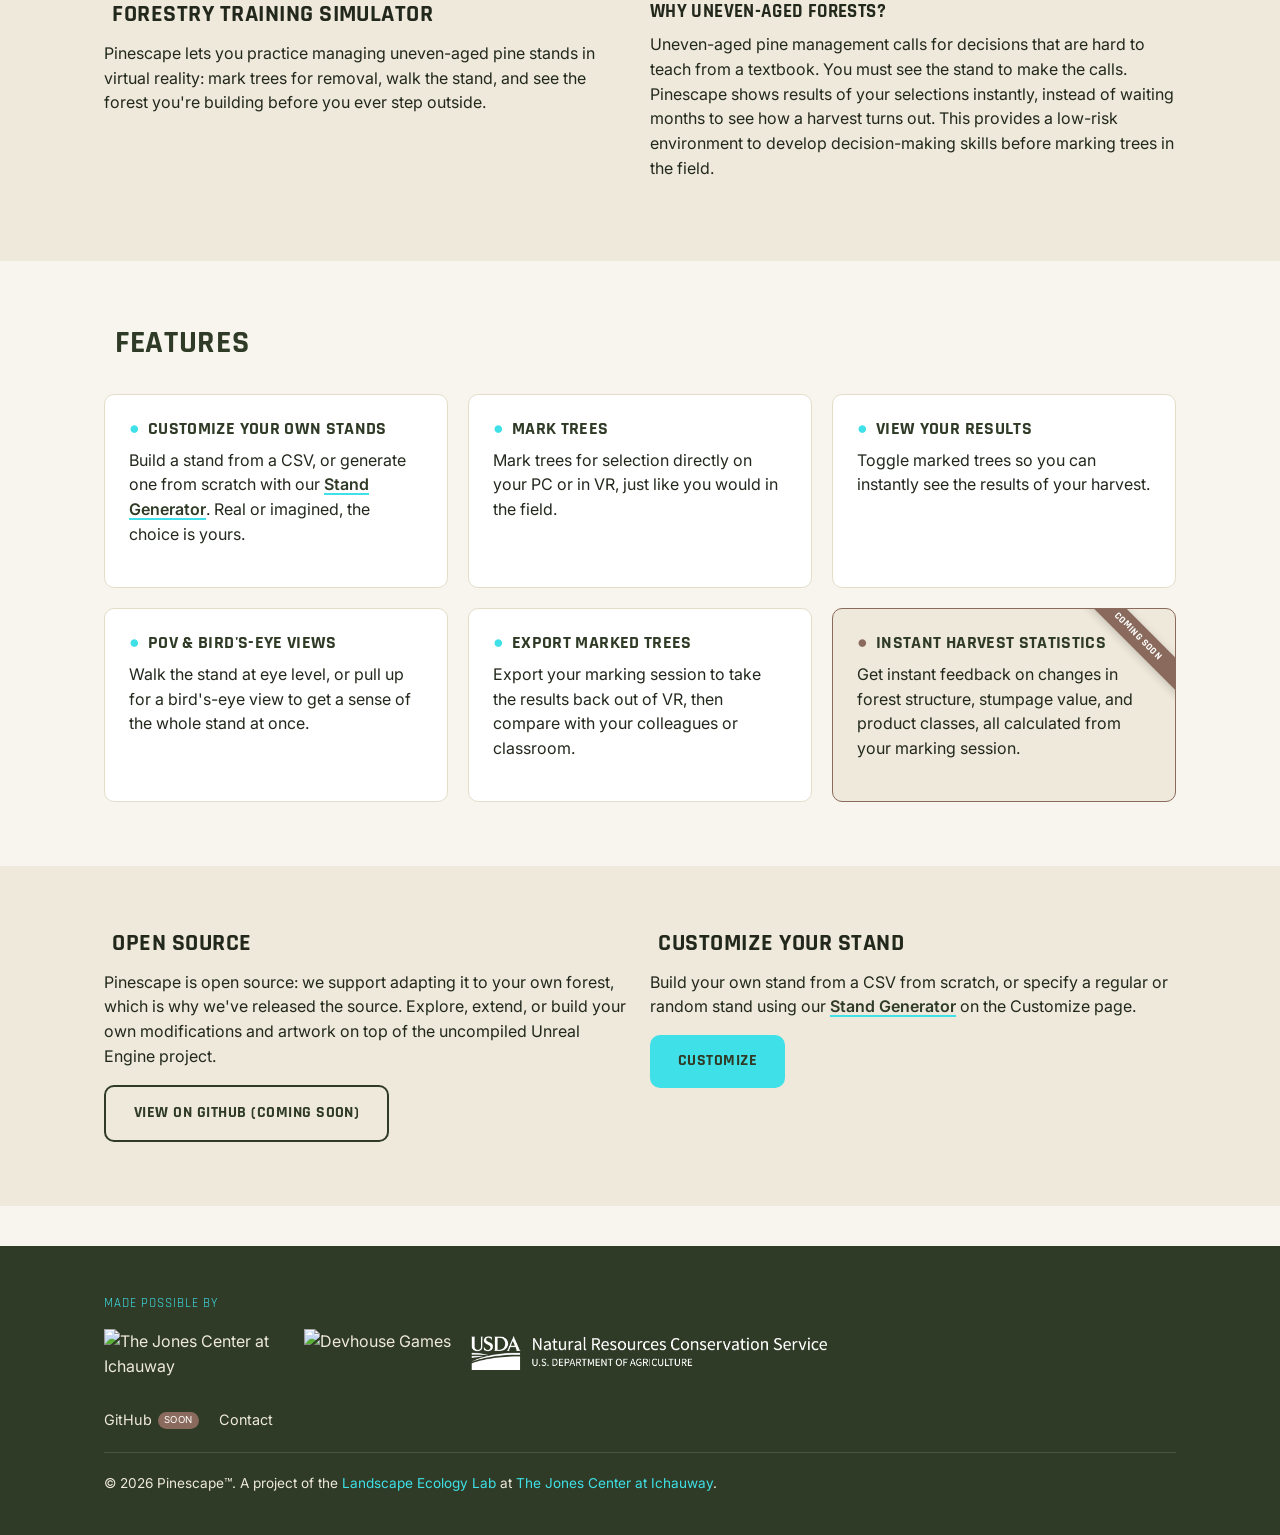
==== commit 2c6c6b62: "updates" ====
--- a/index.html
+++ b/index.html
@@ -41,7 +41,7 @@
 
   <div class="wrap hero__grid">
     <div class="hero__inner">
-      <h1>Pinescape</h1>
+      <h1>Pinescape&trade;</h1>
       <p class="lede">
         Pinescape is an open-source forestry training simulator for uneven-aged pine management. Mark
         a realistic longleaf pine stand, see the results of your selections
--- a/assets/css/main.css
+++ b/assets/css/main.css
@@ -563,6 +563,20 @@
   transform: none;
   text-shadow: none;
 }
+.gallery-card { padding: 0; overflow: hidden; }
+.gallery-card img {
+  width: 100%;
+  aspect-ratio: 4 / 3;
+  object-fit: contain;
+  background: var(--forest-dark);
+  display: block;
+}
+.gallery-card figcaption {
+  padding: 16px 20px;
+  color: var(--ink-soft);
+  font-size: 0.92rem;
+}
+
 .card--soon:hover {
   transform: none;
   border-color: var(--forest-mauve);
@@ -601,13 +615,34 @@
   font-size: 0.8rem;
   letter-spacing: 0.04em;
 }
+/* Download page's System Requirements table: values here (TBD, N/A, short
+   phrases) look sparse stretched across the full site width, so this caps
+   it narrower, tightens row padding, and shades the header row for
+   contrast. Scoped to this wrapper rather than table.specs itself, since
+   that class is shared with customize.html's (already-narrow) stand
+   summary table. */
+.specs-compact {
+  max-width: 560px;
+}
+.specs-compact table.specs th,
+.specs-compact table.specs td {
+  padding: 6px 12px;
+  font-size: 0.9rem;
+}
+.specs-compact table.specs th {
+  width: 130px;
+}
+.specs-compact table.specs tr:first-child th {
+  background: var(--forest-dark);
+  color: var(--cream);
+}
 .note {
   font-size: 0.9rem;
   color: var(--ink-soft);
   font-style: italic;
 }
 /* Sub-section heading within a details block (e.g. inside Advanced
-   Settings) — same bold-caps treatment as the details' own <summary>,
+   Settings), same bold-caps treatment as the details' own <summary>,
    one notch smaller so the hierarchy (Advanced Settings > sub-section)
    still reads clearly. */
 .section-label {
@@ -644,7 +679,7 @@
 }
 
 /* Same chain-link visual language as .link-toggle, but sized for a text
-   label instead of an icon — used to switch Stand Dimensions between a
+   label instead of an icon, used to switch Stand Dimensions between a
    single Area-driven square and independently-set Width/Length. */
 .mode-toggle {
   display: inline-flex;
@@ -789,11 +824,11 @@
   list-style: none;
   display: flex;
   align-items: center;
-  justify-content: space-between;
+  justify-content: flex-start;
   gap: 16px;
 }
 .guide-section summary::-webkit-details-marker { display: none; }
-.guide-section summary::after {
+.guide-section summary::before {
   content: "+";
   flex: none;
   font-size: 1.5rem;
@@ -802,7 +837,7 @@
   transition: transform 0.15s ease;
 }
 .guide-section[open] summary { border-bottom: 1px solid #e3ddc9; }
-.guide-section[open] summary::after { transform: rotate(45deg); }
+.guide-section[open] summary::before { transform: rotate(45deg); }
 .guide-section__body {
   padding: 20px 24px 24px;
 }
@@ -866,6 +901,31 @@
 .contact-form {
   max-width: 520px;
   margin-top: 32px;
+}
+/* Download gate form: tighter field spacing than the shared .form-field
+   default, scoped to this form's id so contact.html's and customize.html's
+   forms (which use the same .form-field class) are unaffected. */
+#download-gate-form .form-field {
+  margin-bottom: 14px;
+}
+#download-gate-form .form-field input,
+#download-gate-form .form-field select {
+  padding: 8px 12px;
+}
+.form-status {
+  max-width: 520px;
+  margin-top: 16px;
+  padding: 12px 16px;
+  border-radius: var(--radius);
+  font-size: 0.9rem;
+}
+.form-status--success {
+  background: rgba(90, 111, 61, 0.12);
+  color: var(--forest-dark);
+}
+.form-status--error {
+  background: rgba(181, 68, 59, 0.12);
+  color: #8a352c;
 }
 #stand-generator-form {
   background: var(--white);
@@ -908,7 +968,7 @@
   flex: 1;
   accent-color: var(--accent-cyan);
 }
-/* Fully draggable, just visually inert — a "coming soon" slider whose
+/* Fully draggable, just visually inert: a "coming soon" slider whose
    value gets reset to 0 in JS regardless of where it's dragged. */
 .slider-field input[type="range"].is-inert {
   accent-color: var(--ink-soft);
@@ -920,7 +980,7 @@
 /* Min/mid/max labels directly under a slider, each with a small tick dash
    above it. Native <input type=range> widgets are drawn by the OS/browser
    as a single opaque unit, so anything positioned over or under the track
-   itself gets painted over regardless of z-index — putting the ticks here,
+   itself gets painted over regardless of z-index. Putting the ticks here,
    below the track and attached to the numbers, sidesteps that entirely.
    Right-margin matches the number input's width + the slider-field gap, so
    the row lines up under the range track rather than spanning the number
@@ -1228,7 +1288,7 @@
 }
 .credit-logo--nrcs {
   /* NRCS lockup is a ~10.5:1 wide wordmark, not a square-ish mark like the
-     others — the shared height/max-width would clip it down to ~17px tall
+     others, so the shared height/max-width would clip it down to ~17px tall
      via object-fit: contain, so it gets its own sizing to render proportionally. */
   height: 34px;
   max-width: 360px;
@@ -1258,24 +1318,3 @@
 /* ==========================================================================
    Under-construction banner
    ========================================================================== */
-.construction-banner {
-  background: repeating-linear-gradient(
-    45deg,
-    #f5c518, #f5c518 20px,
-    #1a1a1a 20px, #1a1a1a 40px
-  );
-  padding: 7px 0;
-  text-align: center;
-}
-.construction-banner__label {
-  display: inline-block;
-  background: #1a1a1a;
-  color: #f5c518;
-  font-family: var(--font-display);
-  font-weight: 700;
-  text-transform: uppercase;
-  letter-spacing: 0.05em;
-  font-size: 0.78rem;
-  padding: 4px 18px;
-  border-radius: 999px;
-}
